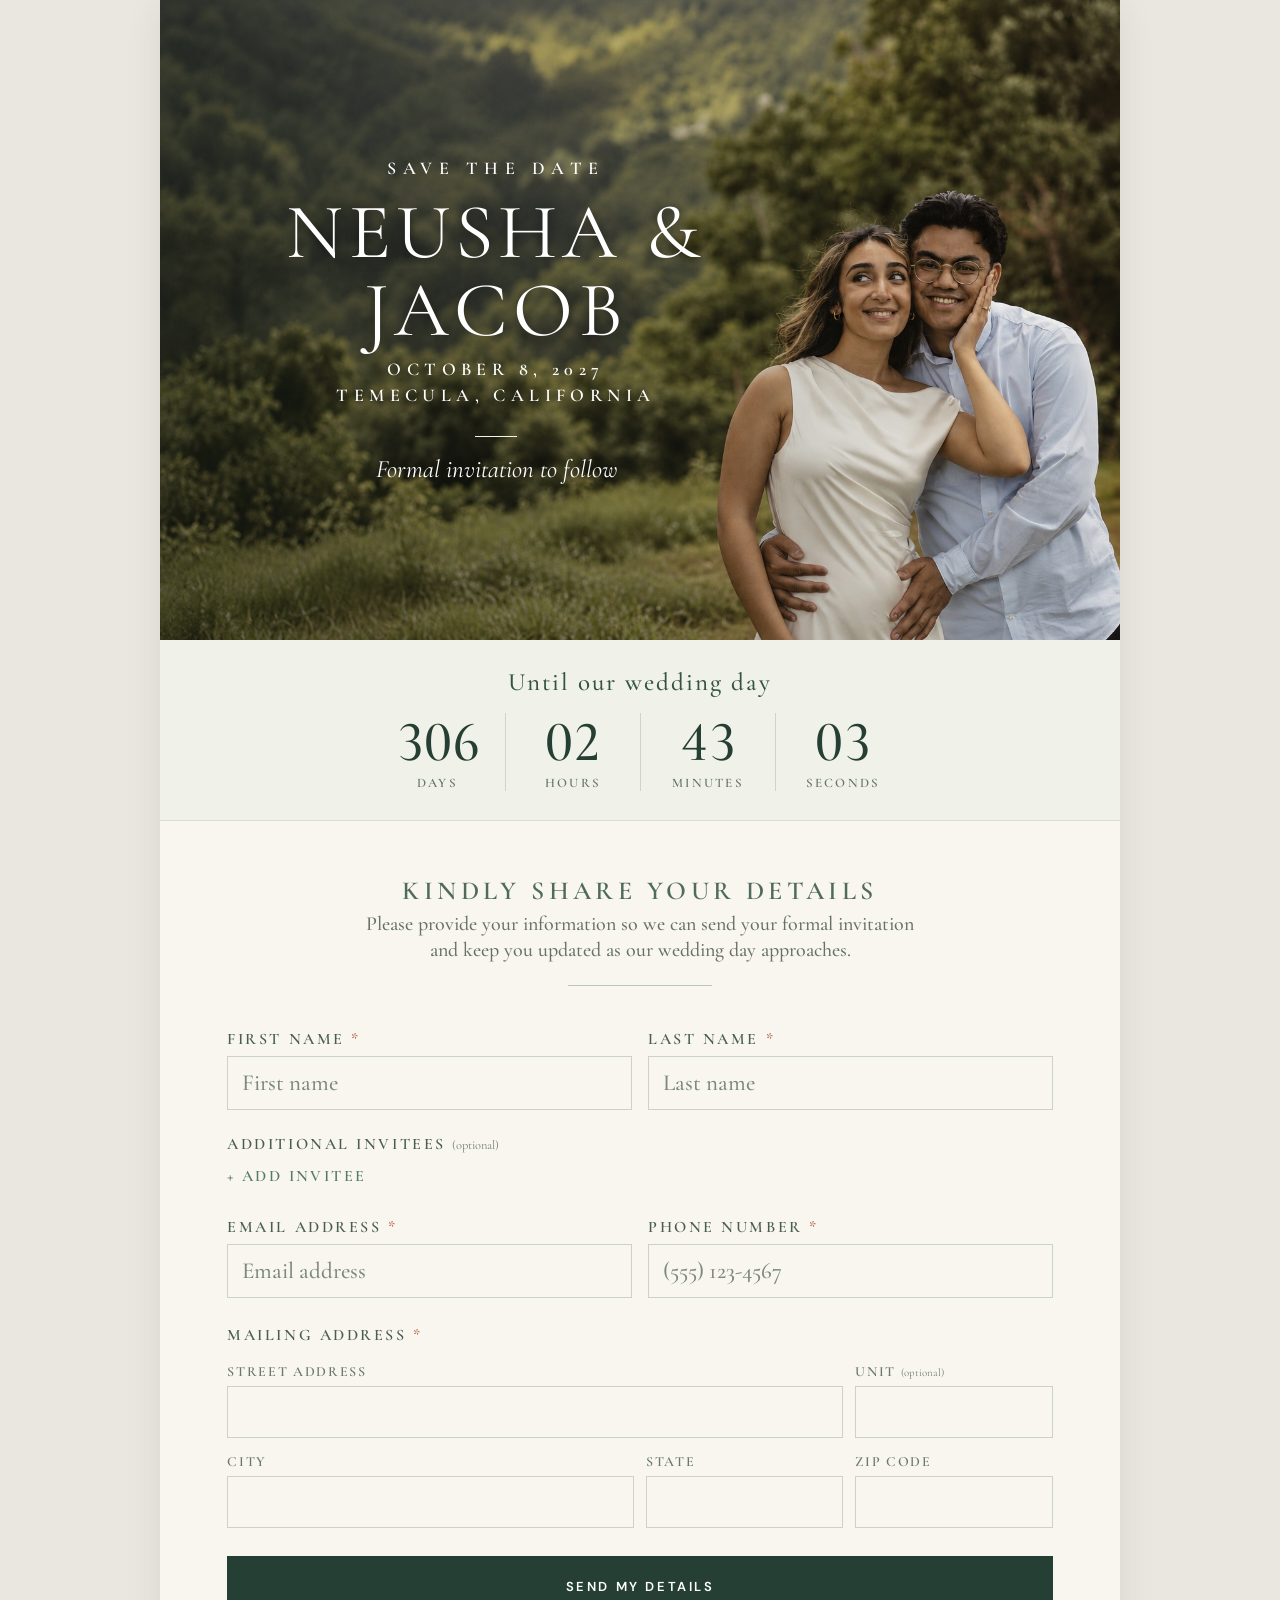
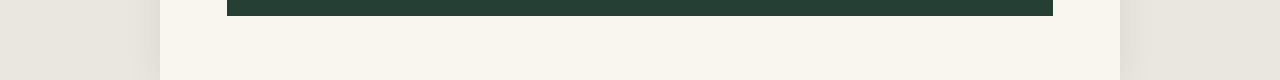
==== savethedate/index.html @ 79ac45fa "Add guest code landing page and move save the date" ====
<!doctype html>
<html lang="en">

<head>
  <meta charset="utf-8">
  <meta name="viewport" content="width=device-width, initial-scale=1">
  <meta name="theme-color" content="#f8f6ef">
  <title>Neusha &amp; Jacob | Save the Date</title>
  <meta name="description" content="Save the date for Neusha and Jacob's wedding on October 8, 2027 in Temecula, California. Share your details for a formal invitation.">
  <meta property="og:title" content="Neusha &amp; Jacob | Save the Date">
  <meta property="og:description" content="October 8, 2027 · Temecula, California">
  <meta property="og:image" content="https://neushaandjacob.com/assets/save-the-date-hero-color.jpg">
  <link rel="canonical" href="https://neushaandjacob.com/savethedate/">
  <link rel="stylesheet" href="../styles.css">
  <script src="../script.js" defer></script>
</head>

<body>
  <div class="site-shell">
    <header class="hero">
      <img class="hero-image" src="../assets/save-the-date-hero-color.jpg" alt="Neusha and Jacob embracing outdoors"
        fetchpriority="high">
      <div class="hero-content">
        <p class="hero-eyebrow">Save the date</p>
        <h1>Neusha &amp; Jacob</h1>
        <p class="hero-date">October 8, 2027</p>
        <p class="hero-location">Temecula, California</p>
        <span class="hero-rule" aria-hidden="true"></span>
        <p class="hero-note">Formal invitation to follow</p>
      </div>
    </header>

    <section class="countdown" aria-labelledby="countdown-title">
      <h2 id="countdown-title">Until our wedding day</h2>
      <div class="countdown-clock" role="timer" aria-label="Time until October 8, 2027 in Temecula">
        <div class="countdown-part"><span id="countdown-days" class="countdown-value">—</span><span
            class="countdown-label">Days</span></div>
        <div class="countdown-part"><span id="countdown-hours" class="countdown-value">—</span><span
            class="countdown-label">Hours</span></div>
        <div class="countdown-part"><span id="countdown-minutes" class="countdown-value">—</span><span
            class="countdown-label">Minutes</span></div>
        <div class="countdown-part"><span id="countdown-seconds" class="countdown-value">—</span><span
            class="countdown-label">Seconds</span></div>
      </div>
      <p id="countdown-finished" class="countdown-finished" hidden>Today is the day!</p>
    </section>

    <main class="reply-card">
      <div class="form-intro">
        <h2>Kindly share your details</h2>
        <p>Please provide your information so we can send your formal invitation and keep you updated as our wedding day
          approaches.</p>
        <span class="intro-rule" aria-hidden="true"></span>
      </div>

      <form id="reply-form"
        action="https://script.google.com/macros/s/AKfycbzn9w71gZw46baMnlNlrCuy83piSMSBPaMJ6AhQome-Yt2a763Q0mrGPFCvcsf-FSKVHQ/exec"
        method="post" accept-charset="UTF-8">
        <div class="name-fields">
          <div class="form-field name-field">
            <label for="first-name">First name <span class="required" aria-hidden="true">*</span></label>
            <input id="first-name" name="firstName" type="text" autocomplete="given-name" placeholder="First name"
              required>
          </div>
          <div class="form-field name-field">
            <label for="last-name">Last name <span class="required" aria-hidden="true">*</span></label>
            <input id="last-name" name="lastName" type="text" autocomplete="family-name" placeholder="Last name"
              required>
          </div>
        </div>

        <div class="form-field invitees-field">
          <p class="invitees-label">Additional invitees <span class="optional">(optional)</span></p>
          <div id="invitees-list"></div>
          <button type="button" class="add-invitee-button" id="add-invitee">+ Add invitee</button>
        </div>

        <template id="invitee-template">
          <div class="invitee-entry" role="group">
            <div class="invitee-name-fields">
              <div class="form-field name-field">
                <label>First name <span class="required" aria-hidden="true">*</span></label>
                <input class="invitee-first-name" name="inviteeFirstName" type="text" autocomplete="off" required>
              </div>
              <div class="form-field name-field">
                <label>Last name <span class="required" aria-hidden="true">*</span></label>
                <input class="invitee-last-name" name="inviteeLastName" type="text" autocomplete="off" required>
              </div>
            </div>
            <button type="button" class="remove-invitee-button" aria-label="Remove additional invitee"></button>
          </div>
        </template>

        <div class="contact-fields">
          <div class="form-field email-field">
            <label for="guest-email">Email address <span class="required" aria-hidden="true">*</span></label>
            <input id="guest-email" name="email" type="email" autocomplete="email" placeholder="Email address"
              required>
          </div>

          <div class="form-field phone-field">
            <label for="guest-phone">Phone number <span class="required" aria-hidden="true">*</span></label>
            <input id="guest-phone" name="phone" type="tel" autocomplete="tel" inputmode="tel"
              placeholder="(555) 123-4567" maxlength="30" required>
          </div>
        </div>

      <fieldset class="form-field address-field">
          <legend>Mailing address <span class="required" aria-hidden="true">*</span></legend>
          <div class="address-inputs">
            <div class="address-input street-input">
              <label for="street-address">Street address</label>
              <input id="street-address" name="street" type="text" autocomplete="address-line1" required>
            </div>
            <div class="address-input unit-input">
              <label for="unit-number">Unit <span class="optional">(optional)</span></label>
              <input id="unit-number" name="unit" type="text" autocomplete="address-line2">
            </div>
            <div class="address-input city-input">
              <label for="city">City</label>
              <input id="city" name="city" type="text" autocomplete="address-level2" required>
            </div>
            <div class="address-input state-input">
              <label for="state">State</label>
              <input id="state" name="state" type="text" autocomplete="address-level1" required>
            </div>
            <div class="address-input zip-input">
              <label for="zip-code">ZIP code</label>
              <input id="zip-code" name="zip" type="text" inputmode="numeric" autocomplete="postal-code" required>
            </div>
          </div>
        </fieldset>

        <input id="submission-id" name="submissionId" type="hidden">
        <div class="form-trap" aria-hidden="true">
          <label for="website">Leave this field empty</label>
          <input id="website" name="website" type="text" tabindex="-1" autocomplete="off">
        </div>

        <button class="submit-button" type="submit">Send my details</button>
        <p id="form-status" class="form-status" role="alert" hidden></p>
      </form>
    </main>
  </div>
</body>

</html>
---- styles.css ----
@import url('https://fonts.googleapis.com/css2?family=Cormorant+Garamond:ital,wght@0,400;0,500;0,600;1,400;1,500&family=DM+Sans:wght@600&display=swap');

:root {
  font-family: 'Cormorant Garamond', Georgia, serif;
  color: #273a33;
  background: #e9e7df;
  font-synthesis: none;
}

* {
  box-sizing: border-box;
}

body {
  min-width: 320px;
  margin: 0;
}

button,
input {
  font: inherit;
}

.site-shell {
  width: min(100%, 960px);
  margin: 0 auto;
  background: #f8f6ef;
  box-shadow: 0 6px 35px #2e302016;
}

.hero {
  position: relative;
  display: flex;
  align-items: center;
  height: clamp(400px, 75vw, 640px);
  overflow: hidden;
  color: #fff;
  background: #262823;
}

.hero-image {
  position: absolute;
  inset: 0;
  width: 100%;
  height: 100%;
  object-fit: cover;
  object-position: center;
}

.hero::after {
  content: '';
  position: absolute;
  inset: 0;
  background: linear-gradient(90deg, #11191270 0%, #151b1633 55%, transparent 85%);
}

.hero-content {
  position: relative;
  z-index: 1;
  width: 60%;
  margin-left: 5%;
  padding: 25px 0;
  text-align: center;
  text-shadow: 0 1px 12px #0008;
}

.hero-eyebrow,
.hero-date,
.hero-location {
  margin: 0;
  font-size: clamp(13px, 1.8vw, 18px);
  font-weight: 600;
  line-height: 1.4;
  letter-spacing: .3em;
  text-transform: uppercase;
}

.hero-eyebrow {
  margin-bottom: 12px;
  letter-spacing: .36em;
}

.hero h1 {
  margin: 0 0 8px;
  font-size: clamp(43px, 6.5vw, 78px);
  font-weight: 400;
  line-height: 1;
  letter-spacing: .07em;
  text-transform: uppercase;
}

.hero-rule {
  display: block;
  width: 42px;
  height: 1px;
  margin: 28px auto 17px;
  background: #f7f4e8;
}

.hero-note {
  margin: 0;
  font-size: clamp(17px, 2.3vw, 25px);
  font-style: italic;
}

.countdown {
  padding: 27px 24px 29px;
  border-bottom: 1px solid #d9ddcf;
  background: #f0f1e8;
  text-align: center;
}

.countdown-eyebrow {
  margin: 0 0 3px;
  color: #8b574d;
  font-size: 13px;
  font-weight: 600;
  letter-spacing: .24em;
  text-transform: uppercase;
}

.countdown h2 {
  margin: 0 0 16px;
  color: #345345;
  font-size: 25px;
  font-weight: 500;
  letter-spacing: .08em;
}

.countdown-clock {
  display: grid;
  grid-template-columns: repeat(4, minmax(0, 1fr));
  max-width: 540px;
  margin: 0 auto;
}

.countdown-part {
  display: flex;
  flex-direction: column;
  align-items: center;
  min-width: 0;
}

.countdown-part+.countdown-part {
  border-left: 1px solid #cbd6c5;
}

.countdown-value {
  color: #263f34;
  font-size: clamp(38px, 5vw, 57px);
  font-weight: 500;
  line-height: 1;
  font-variant-numeric: lining-nums tabular-nums;
}

.countdown-label {
  margin-top: 5px;
  color: #667568;
  font-size: 13px;
  font-weight: 600;
  letter-spacing: .17em;
  text-transform: uppercase;
}

.countdown-finished {
  margin: 14px 0 0;
  color: #345345;
  font-size: 22px;
  font-style: italic;
}

.reply-card {
  padding: 54px clamp(30px, 7%, 74px) 64px;
}

.form-intro {
  max-width: 650px;
  margin: 0 auto 43px;
  text-align: center;
}

.form-intro h2 {
  margin: 0 0 5px;
  color: #506b5d;
  font-size: clamp(19px, 2.5vw, 26px);
  font-weight: 600;
  letter-spacing: .17em;
  text-transform: uppercase;
}

.form-intro p {
  max-width: 560px;
  margin: 0 auto;
  color: #667266;
  font-size: clamp(16px, 2vw, 20px);
  font-weight: 500;
  line-height: 1.3;
}

.intro-rule {
  display: block;
  width: 144px;
  height: 1px;
  margin: 22px auto 0;
  background: #bcc8bc;
}

.form-field {
  margin: 0;
  padding: 0;
  border: 0;
}

.form-field>label,
.form-field>legend,
.invitees-label {
  display: block;
  width: 100%;
  margin: 0 0 7px;
  padding: 0;
  color: #495d50;
  font-size: clamp(13px, 1.55vw, 16px);
  font-weight: 600;
  line-height: 1.25;
  letter-spacing: .16em;
  text-transform: uppercase;
}

.required {
  color: #b66c53;
}

.form-field input[type='text'],
.form-field input[type='email'],
.form-field input[type='tel'] {
  display: block;
  width: 100%;
  height: 54px;
  padding: 8px 14px;
  border: 1px solid #cbd3c8;
  border-radius: 0;
  outline: 0;
  background: transparent;
  color: #273a33;
  font-size: 23px;
  font-weight: 500;
  line-height: 1.2;
}

.form-field input::placeholder {
  color: #7b897c;
  opacity: 1;
}

.form-field input:focus-visible {
  border-color: #476653;
  box-shadow: 0 0 0 3px #dce8d6;
}

.name-fields {
  display: grid;
  grid-template-columns: repeat(2, minmax(0, 1fr));
  gap: 16px;
  margin-bottom: 24px;
}

.name-field {
  min-width: 0;
}

.invitees-field {
  margin-bottom: 25px;
}

.invitees-label {
  margin-bottom: 6px;
}

.optional {
  color: #748275;
  font-size: .78em;
  font-weight: 400;
  letter-spacing: 0;
  text-transform: none;
}

#invitees-list:not(:empty) {
  margin-bottom: 5px;
  border-top: 1px solid #d5dcd1;
}

.invitee-entry {
  display: grid;
  grid-template-columns: minmax(0, 1fr) 36px;
  align-items: end;
  gap: 8px;
  padding: 12px 0;
}

.invitee-entry+.invitee-entry {
  border-top: 1px solid #d5dcd1;
}

.invitee-name-fields {
  display: grid;
  grid-template-columns: repeat(2, minmax(0, 1fr));
  gap: 12px;
}

.invitee-entry .form-field>label {
  margin-bottom: 5px;
  font-size: 13px;
}

.invitee-entry .form-field input[type='text'] {
  height: 48px;
  padding: 7px 10px;
  font-size: 20px;
}

.add-invitee-button,
.remove-invitee-button {
  border: 0;
  background: transparent;
  color: #557b64;
  cursor: pointer;
}

.add-invitee-button {
  padding: 6px 0;
  font-size: 16px;
  font-weight: 600;
  letter-spacing: .15em;
  text-transform: uppercase;
  transition: color .2s ease;
}

.remove-invitee-button {
  position: relative;
  width: 36px;
  min-height: 48px;
  padding: 0;
}

.remove-invitee-button::before,
.remove-invitee-button::after {
  content: '';
  position: absolute;
  top: 50%;
  left: 50%;
  width: 16px;
  height: 1px;
  background: currentColor;
}

.remove-invitee-button::before {
  transform: translate(-50%, -50%) rotate(45deg);
}

.remove-invitee-button::after {
  transform: translate(-50%, -50%) rotate(-45deg);
}

.add-invitee-button:hover,
.remove-invitee-button:hover {
  color: #263f34;
}

.add-invitee-button:focus-visible,
.remove-invitee-button:focus-visible {
  outline: 2px solid #557b64;
  outline-offset: 3px;
}

.contact-fields {
  display: grid;
  grid-template-columns: repeat(2, minmax(0, 1fr));
  gap: 16px;
  margin-bottom: 27px;
}

.address-field {
  margin-bottom: 28px;
}

.address-field>legend {
  margin-bottom: 18px;
}

.address-inputs {
  display: grid;
  grid-template-columns: repeat(4, minmax(0, 1fr));
  gap: 15px 12px;
}

.address-input {
  min-width: 0;
}

.street-input {
  grid-column: span 3;
}

.unit-input {
  grid-column: span 1;
}

.city-input {
  grid-column: span 2;
}

.state-input,
.zip-input {
  grid-column: span 1;
}

.address-input label {
  display: block;
  margin-bottom: 6px;
  color: #68796c;
  font-size: 14px;
  font-weight: 600;
  letter-spacing: .12em;
  text-transform: uppercase;
}

.form-field .address-input input {
  height: 52px;
  font-size: 21px;
}

.submit-button {
  border: 0;
  background: #263f34;
  color: #fff;
  cursor: pointer;
  font-family: 'DM Sans', Arial, sans-serif;
  font-size: 13px;
  font-weight: 600;
  letter-spacing: .2em;
  text-transform: uppercase;
}

.submit-button {
  display: flex;
  align-items: center;
  justify-content: center;
  width: 100%;
  min-height: 60px;
  padding: 15px 23px;
  text-align: center;
}

.submit-button:hover {
  background: #365c49;
}

.submit-button:focus-visible {
  outline: 3px solid #8ba98a;
  outline-offset: 3px;
}

.form-trap {
  position: absolute;
  left: -9999px;
  width: 1px;
  height: 1px;
  overflow: hidden;
}

.form-status {
  margin: 12px 0 0;
  color: #9c4d36;
  font-size: 18px;
}

@media (max-width: 600px) {
  .hero-image {
    object-position: right center;
  }

  .hero-content {
    width: 62%;
    margin-left: 3%;
  }

  .hero h1 {
    font-size: clamp(35px, 7.4vw, 45px);
  }

  .reply-card {
    padding: 44px 7% 52px;
  }
}

@media (max-width: 430px) {
  .countdown {
    padding: 23px 10px 25px;
  }

  .countdown h2 {
    font-size: 22px;
  }

  .countdown-value {
    font-size: 35px;
  }

  .countdown-label {
    font-size: 10px;
    letter-spacing: .1em;
  }

  .hero {
    align-items: flex-end;
    height: clamp(420px, 110vw, 490px);
  }

  .hero-image {
    object-position: right center;
  }

  .hero::after {
    background: linear-gradient(90deg, #111912c2 0%, #1119128c 48%, transparent 85%), linear-gradient(0deg, #11191280, transparent 60%);
  }

  .hero-content {
    width: 62%;
    margin: 0 0 26px 5%;
    padding: 0;
    text-align: left;
  }

  .hero h1 {
    margin-bottom: 9px;
    font-size: clamp(30px, 8vw, 36px);
    line-height: 1.05;
  }

  .hero-eyebrow,
  .hero-date,
  .hero-location {
    font-size: 10px;
    letter-spacing: .16em;
  }

  .hero-eyebrow {
    margin-bottom: 9px;
    letter-spacing: .2em;
  }

  .hero-rule {
    margin: 17px 0 10px;
  }

  .hero-note {
    font-size: 12px;
    line-height: 1.2;
  }

  .form-intro h2 {
    font-size: 19px;
  }

  .form-intro p {
    font-size: 17px;
  }

  .name-fields {
    grid-template-columns: repeat(2, minmax(0, 1fr));
    gap: 8px;
  }

  .contact-fields {
    gap: 8px;
  }

  .contact-fields .form-field > label {
    font-size: 12px;
    letter-spacing: .08em;
    white-space: nowrap;
  }

  .contact-fields .form-field input[type='email'],
  .contact-fields .form-field input[type='tel'] {
    padding-inline: 8px;
    font-size: 16px;
  }

  .invitee-name-fields {
    grid-template-columns: repeat(2, minmax(0, 1fr));
    gap: 8px;
  }

  .invitee-entry .form-field>label {
    font-size: 12px;
    letter-spacing: .12em;
    white-space: nowrap;
  }

  .street-input {
    grid-column: span 3;
  }

  .unit-input {
    grid-column: span 1;
  }

  .address-field>legend {
    margin-bottom: 10px;
  }

  .address-inputs {
    gap: 10px 12px;
    align-items: end;
  }

  .address-input label {
    margin-bottom: 4px;
    line-height: 1.1;
  }

  .unit-input label {
    font-size: 12px;
    letter-spacing: .08em;
  }

  .unit-input .optional {
    font-size: 10px;
  }

  .form-field .unit-input input {
    padding-inline: 8px;
    font-size: 18px;
  }

  .city-input {
    grid-column: 1 / -1;
  }

  .state-input,
  .zip-input {
    grid-column: span 2;
  }

  .submit-button {
    font-size: 11px;
  }
}
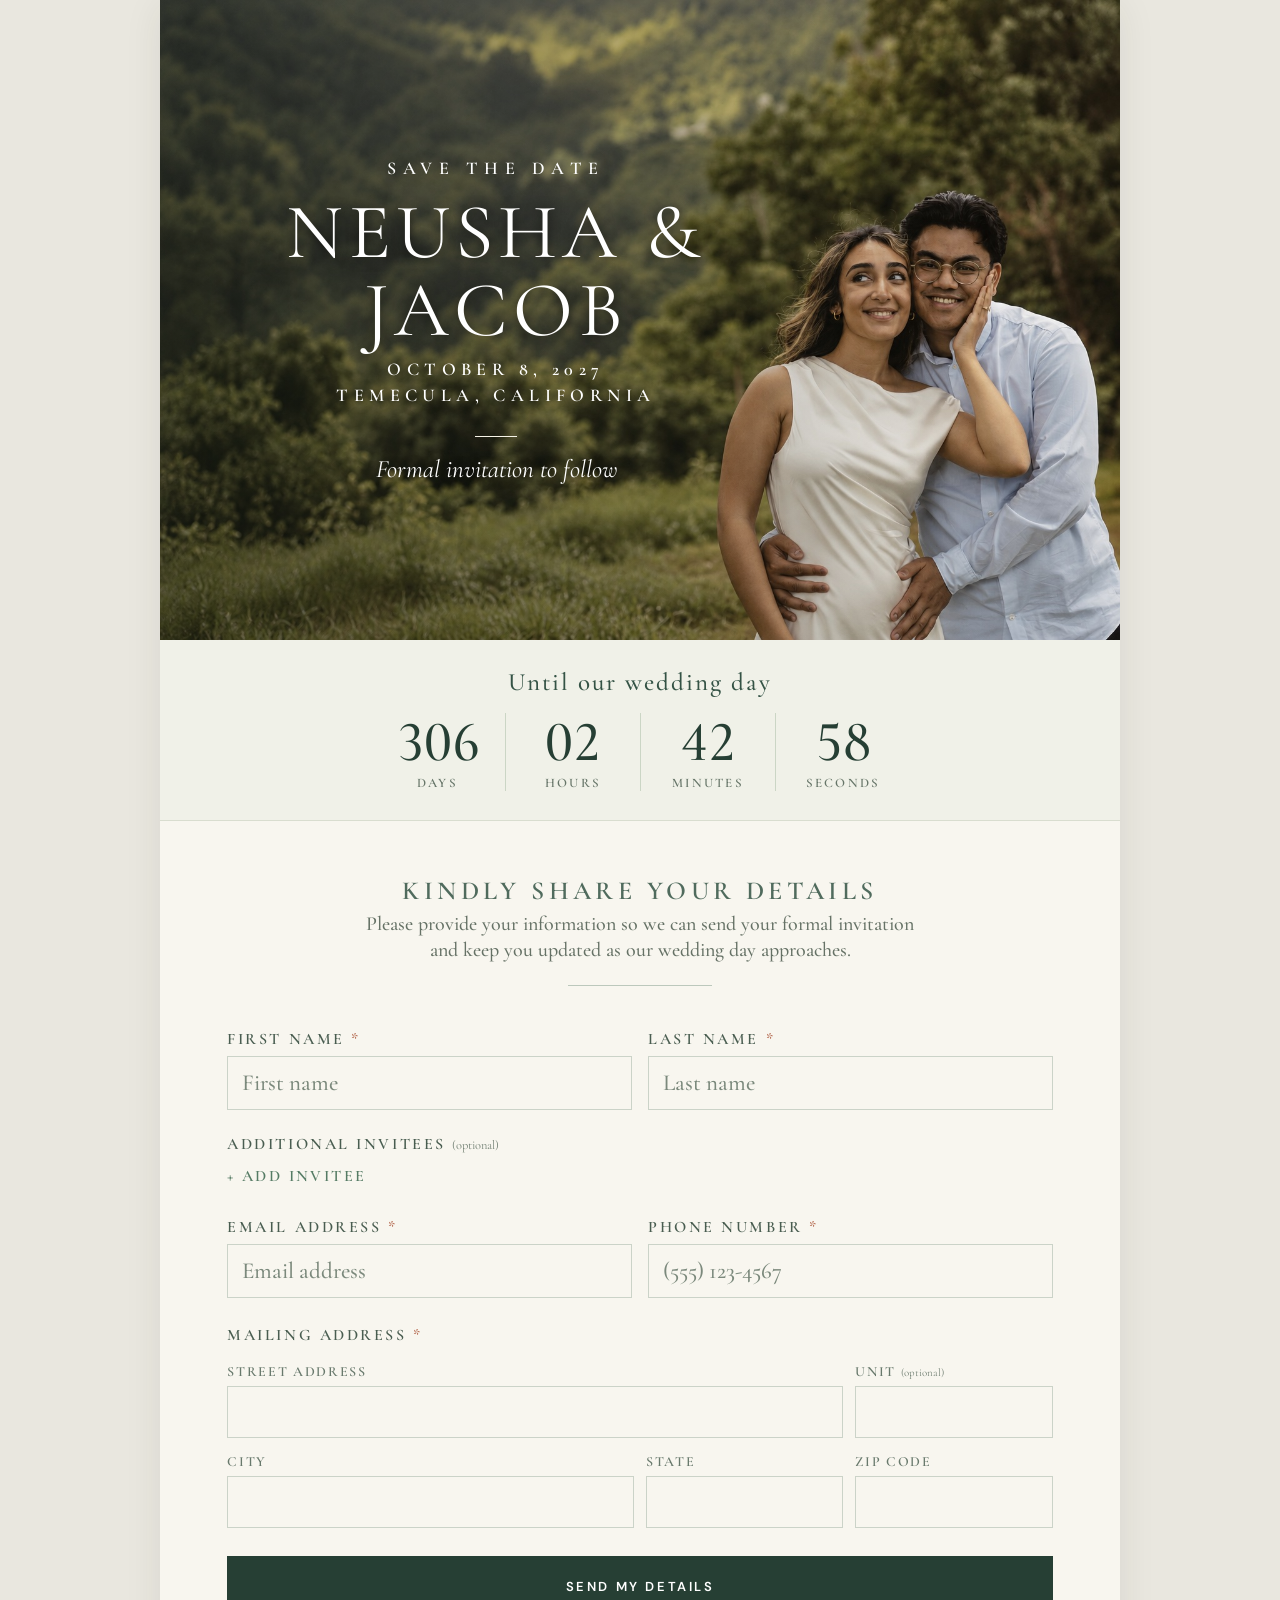
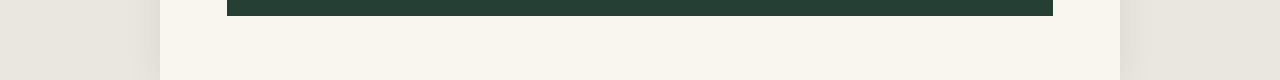
==== commit 56bfccaf: "Complete social link preview metadata" ====
--- a/savethedate/index.html
+++ b/savethedate/index.html
@@ -9,7 +9,15 @@
   <meta name="description" content="Save the date for Neusha and Jacob's wedding on October 8, 2027 in Temecula, California. Share your details for a formal invitation.">
   <meta property="og:title" content="Neusha &amp; Jacob | Save the Date">
   <meta property="og:description" content="October 8, 2027 · Temecula, California">
+  <meta property="og:type" content="website">
+  <meta property="og:url" content="https://neushaandjacob.com/savethedate/">
+  <meta property="og:site_name" content="Neusha &amp; Jacob">
   <meta property="og:image" content="https://neushaandjacob.com/assets/save-the-date-hero-color.jpg">
+  <meta property="og:image:type" content="image/jpeg">
+  <meta property="og:image:width" content="1536">
+  <meta property="og:image:height" content="1024">
+  <meta property="og:image:alt" content="Neusha and Jacob together outdoors">
+  <meta name="twitter:card" content="summary_large_image">
   <link rel="canonical" href="https://neushaandjacob.com/savethedate/">
   <link rel="stylesheet" href="../styles.css">
   <script src="../script.js" defer></script>
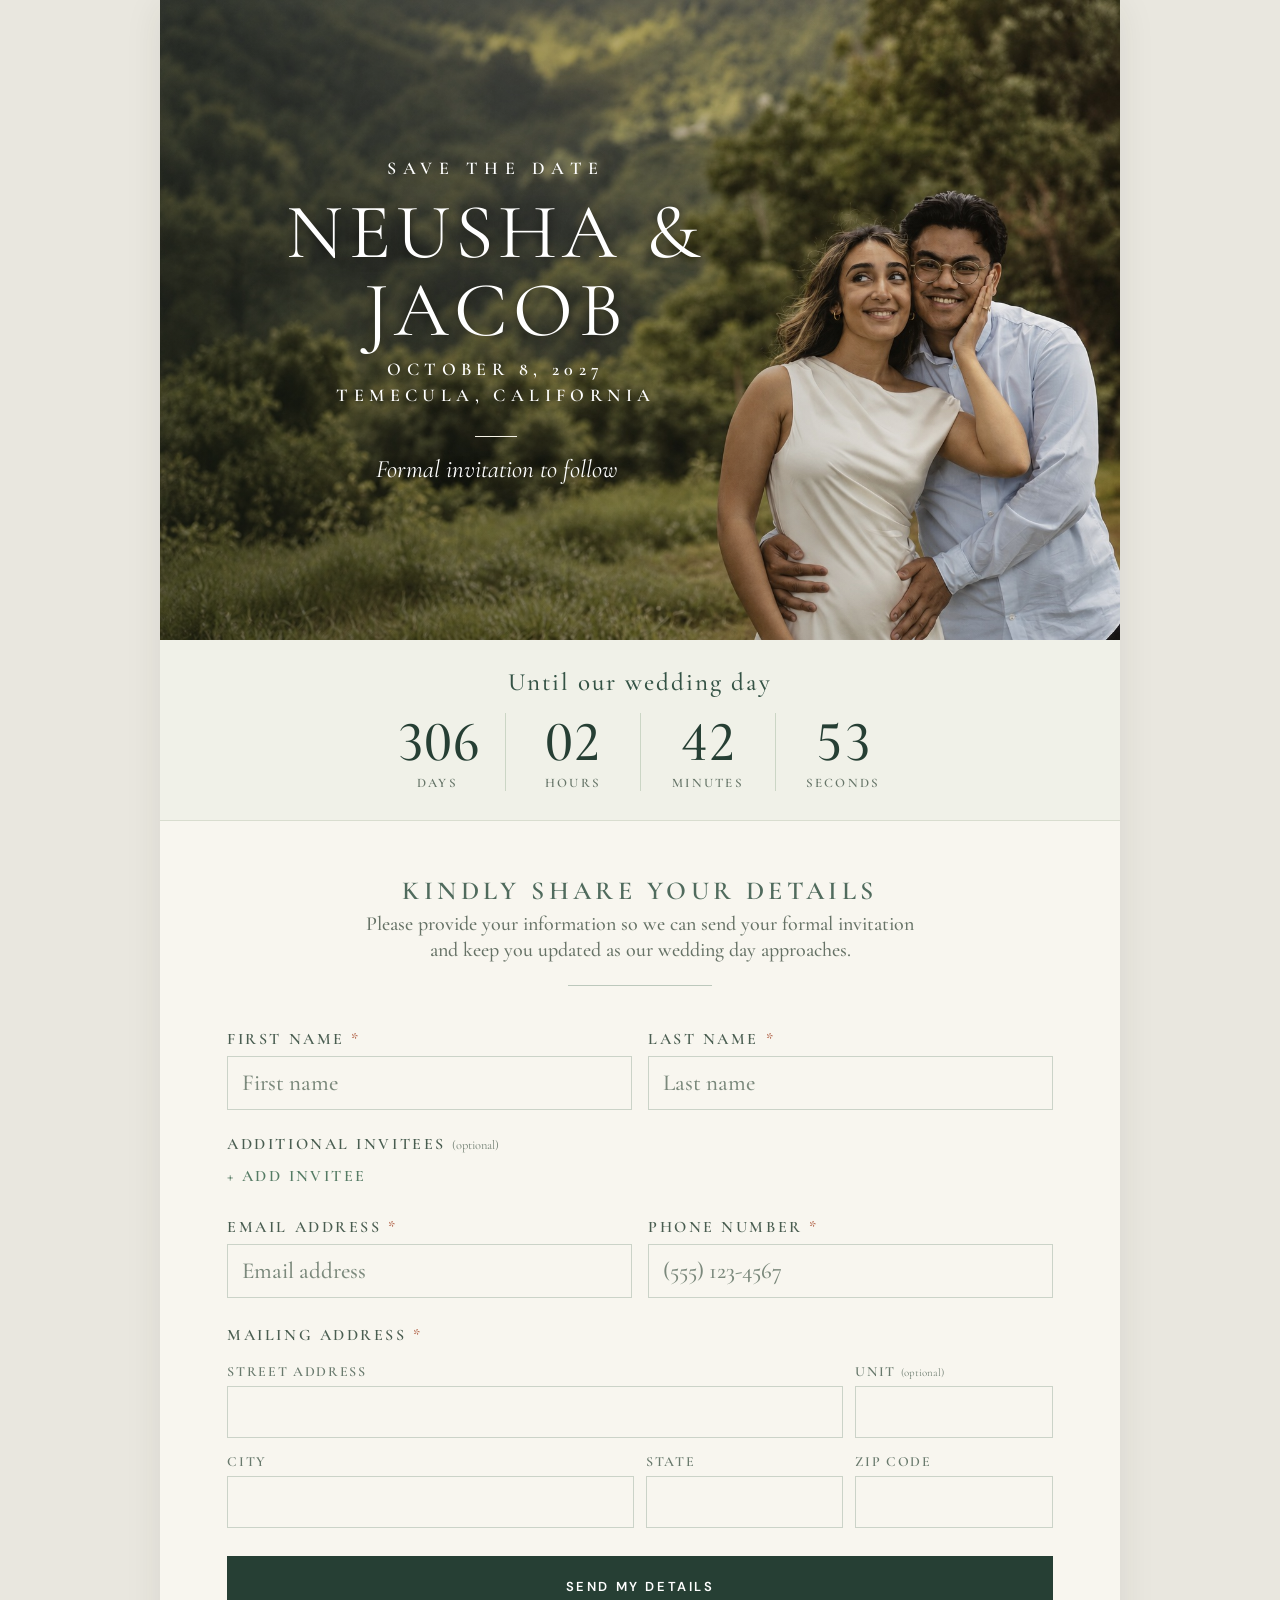
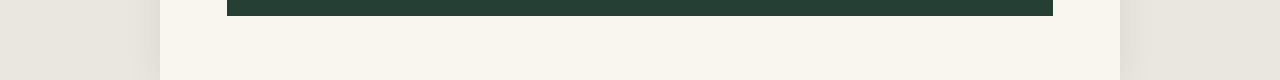
==== commit 5427c56e: "Add cartoon couple favicon to wedding pages" ====
--- a/savethedate/index.html
+++ b/savethedate/index.html
@@ -5,6 +5,10 @@
   <meta charset="utf-8">
   <meta name="viewport" content="width=device-width, initial-scale=1">
   <meta name="theme-color" content="#f8f6ef">
+  <link rel="icon" href="/favicon.ico?v=1" sizes="16x16 32x32 48x48">
+  <link rel="icon" type="image/png" href="/assets/favicon-32.png?v=1" sizes="32x32">
+  <link rel="icon" type="image/png" href="/assets/favicon-192.png?v=1" sizes="192x192">
+  <link rel="apple-touch-icon" href="/assets/apple-touch-icon.png?v=1" sizes="180x180">
   <title>Neusha &amp; Jacob | Save the Date</title>
   <meta name="description" content="Save the date for Neusha and Jacob's wedding on October 8, 2027 in Temecula, California. Share your details for a formal invitation.">
   <meta property="og:title" content="Neusha &amp; Jacob | Save the Date">
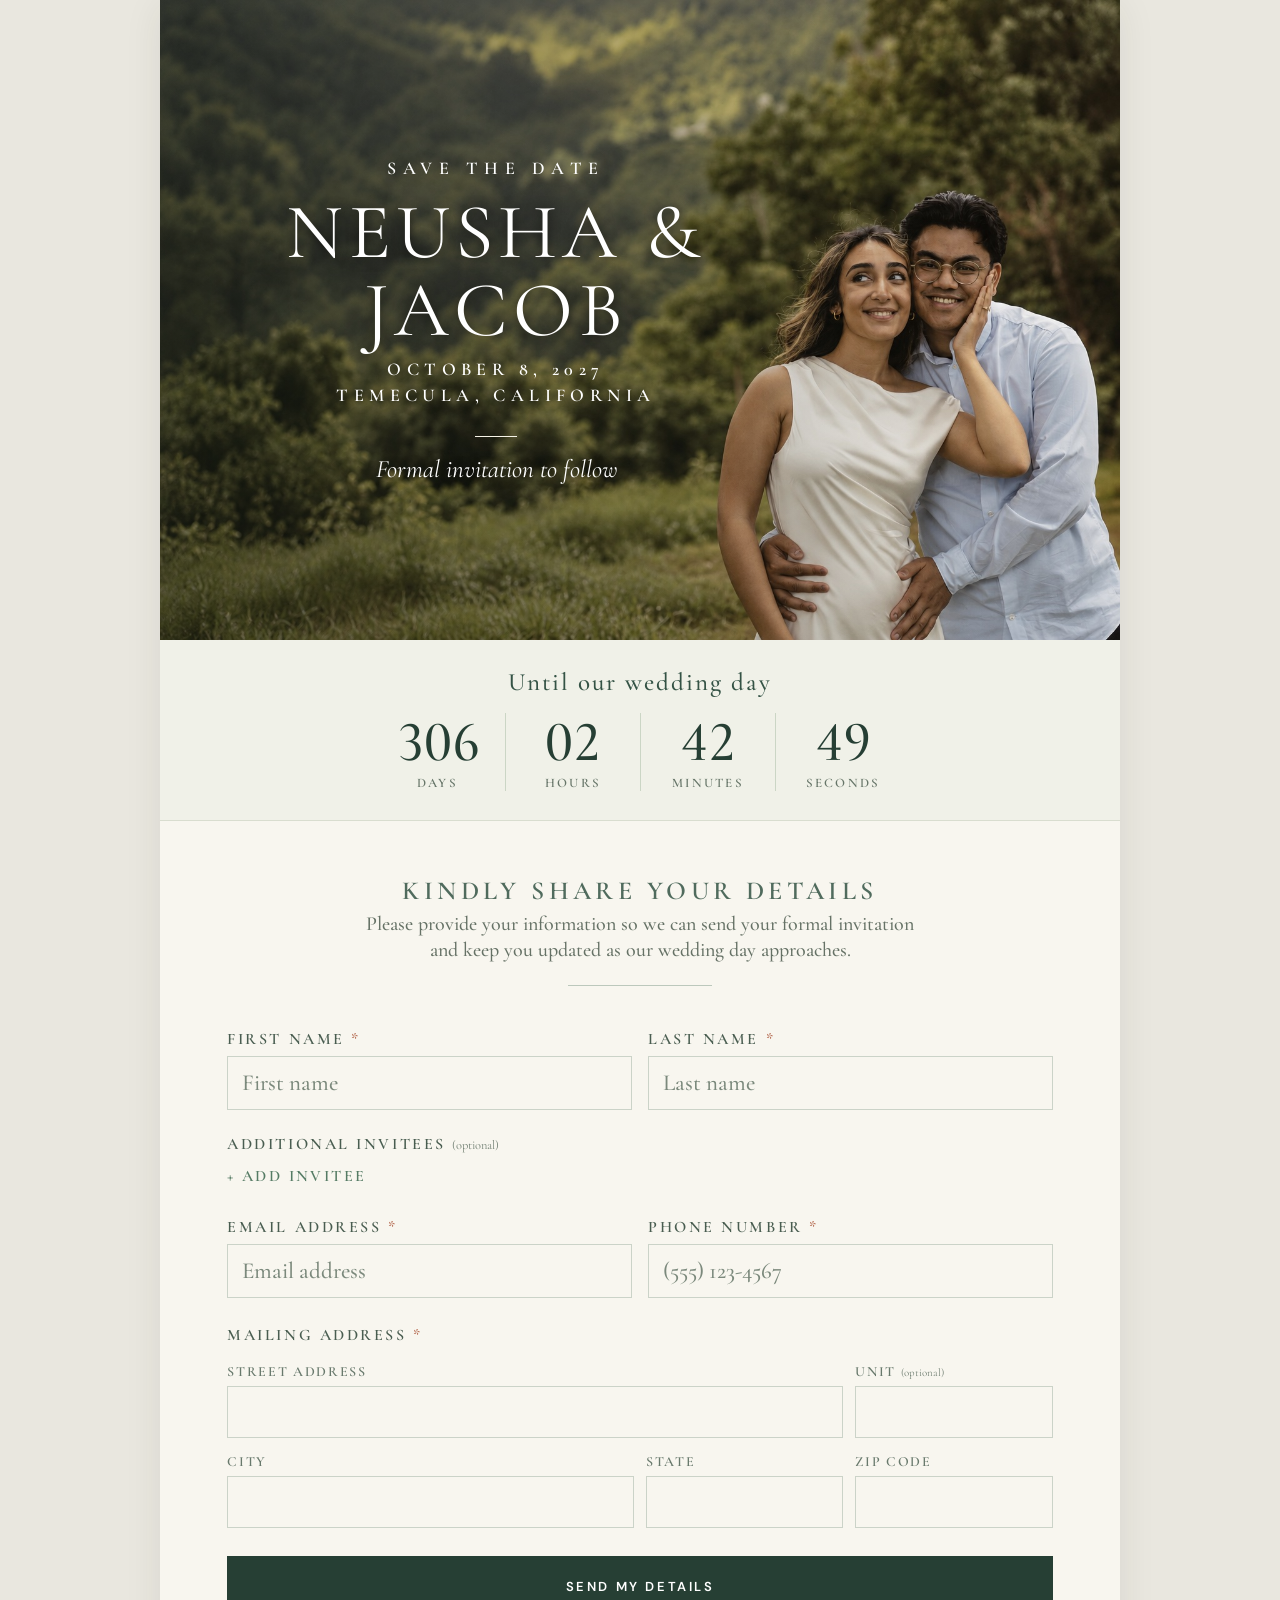
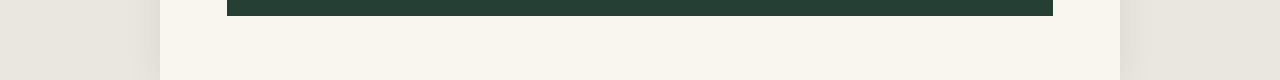
==== commit ea75697d: "Use simple bride and groom favicon without heart" ====
--- a/savethedate/index.html
+++ b/savethedate/index.html
@@ -5,10 +5,10 @@
   <meta charset="utf-8">
   <meta name="viewport" content="width=device-width, initial-scale=1">
   <meta name="theme-color" content="#f8f6ef">
-  <link rel="icon" href="/favicon.ico?v=1" sizes="16x16 32x32 48x48">
-  <link rel="icon" type="image/png" href="/assets/favicon-32.png?v=1" sizes="32x32">
-  <link rel="icon" type="image/png" href="/assets/favicon-192.png?v=1" sizes="192x192">
-  <link rel="apple-touch-icon" href="/assets/apple-touch-icon.png?v=1" sizes="180x180">
+  <link rel="icon" href="/favicon.ico?v=2" sizes="16x16 32x32 48x48">
+  <link rel="icon" type="image/png" href="/assets/favicon-32.png?v=2" sizes="32x32">
+  <link rel="icon" type="image/png" href="/assets/favicon-192.png?v=2" sizes="192x192">
+  <link rel="apple-touch-icon" href="/assets/apple-touch-icon.png?v=2" sizes="180x180">
   <title>Neusha &amp; Jacob | Save the Date</title>
   <meta name="description" content="Save the date for Neusha and Jacob's wedding on October 8, 2027 in Temecula, California. Share your details for a formal invitation.">
   <meta property="og:title" content="Neusha &amp; Jacob | Save the Date">
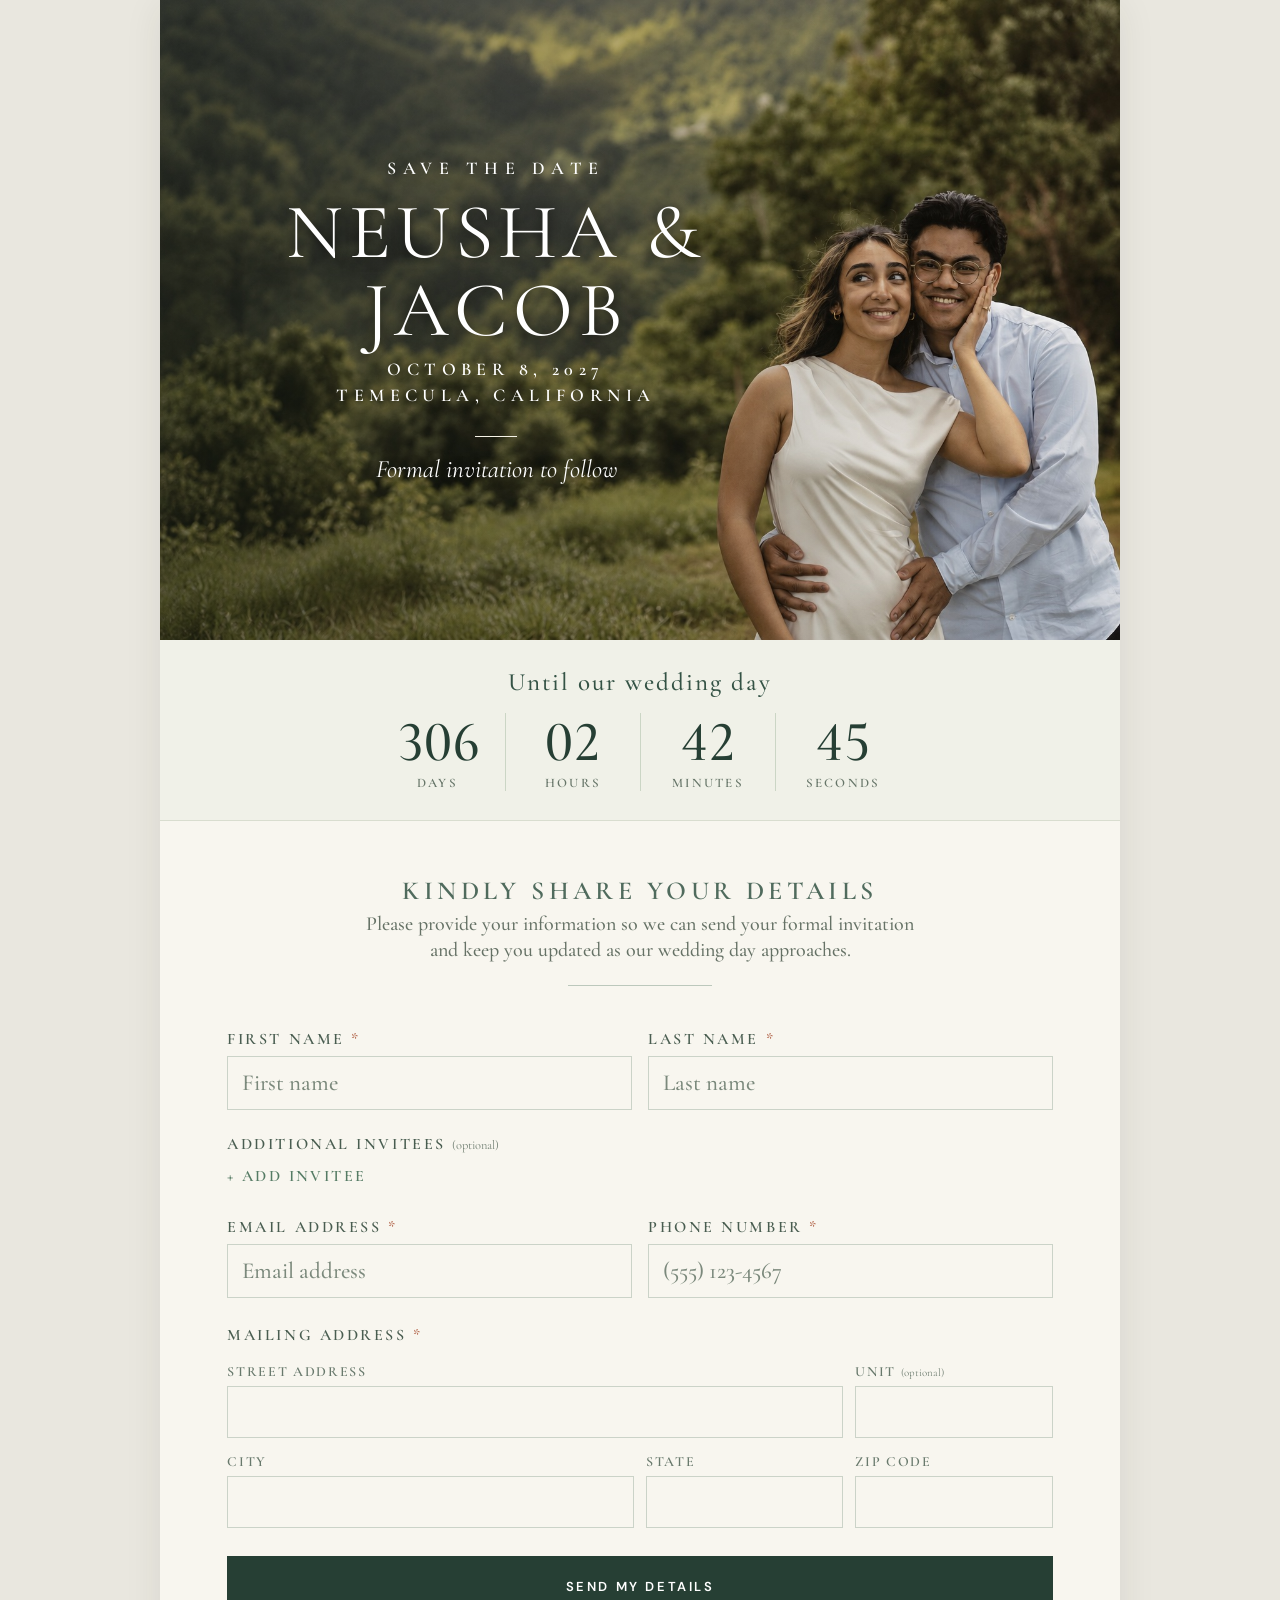
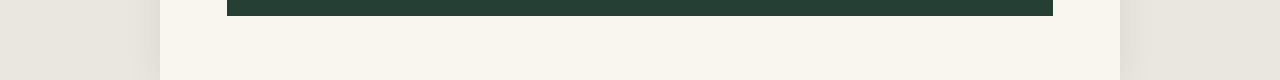
==== commit 27f2e4c2: "Make wedding favicon background transparent" ====
--- a/savethedate/index.html
+++ b/savethedate/index.html
@@ -5,10 +5,10 @@
   <meta charset="utf-8">
   <meta name="viewport" content="width=device-width, initial-scale=1">
   <meta name="theme-color" content="#f8f6ef">
-  <link rel="icon" href="/favicon.ico?v=2" sizes="16x16 32x32 48x48">
-  <link rel="icon" type="image/png" href="/assets/favicon-32.png?v=2" sizes="32x32">
-  <link rel="icon" type="image/png" href="/assets/favicon-192.png?v=2" sizes="192x192">
-  <link rel="apple-touch-icon" href="/assets/apple-touch-icon.png?v=2" sizes="180x180">
+  <link rel="icon" href="/favicon.ico?v=3" sizes="16x16 32x32 48x48">
+  <link rel="icon" type="image/png" href="/assets/favicon-32.png?v=3" sizes="32x32">
+  <link rel="icon" type="image/png" href="/assets/favicon-192.png?v=3" sizes="192x192">
+  <link rel="apple-touch-icon" href="/assets/apple-touch-icon.png?v=3" sizes="180x180">
   <title>Neusha &amp; Jacob | Save the Date</title>
   <meta name="description" content="Save the date for Neusha and Jacob's wedding on October 8, 2027 in Temecula, California. Share your details for a formal invitation.">
   <meta property="og:title" content="Neusha &amp; Jacob | Save the Date">
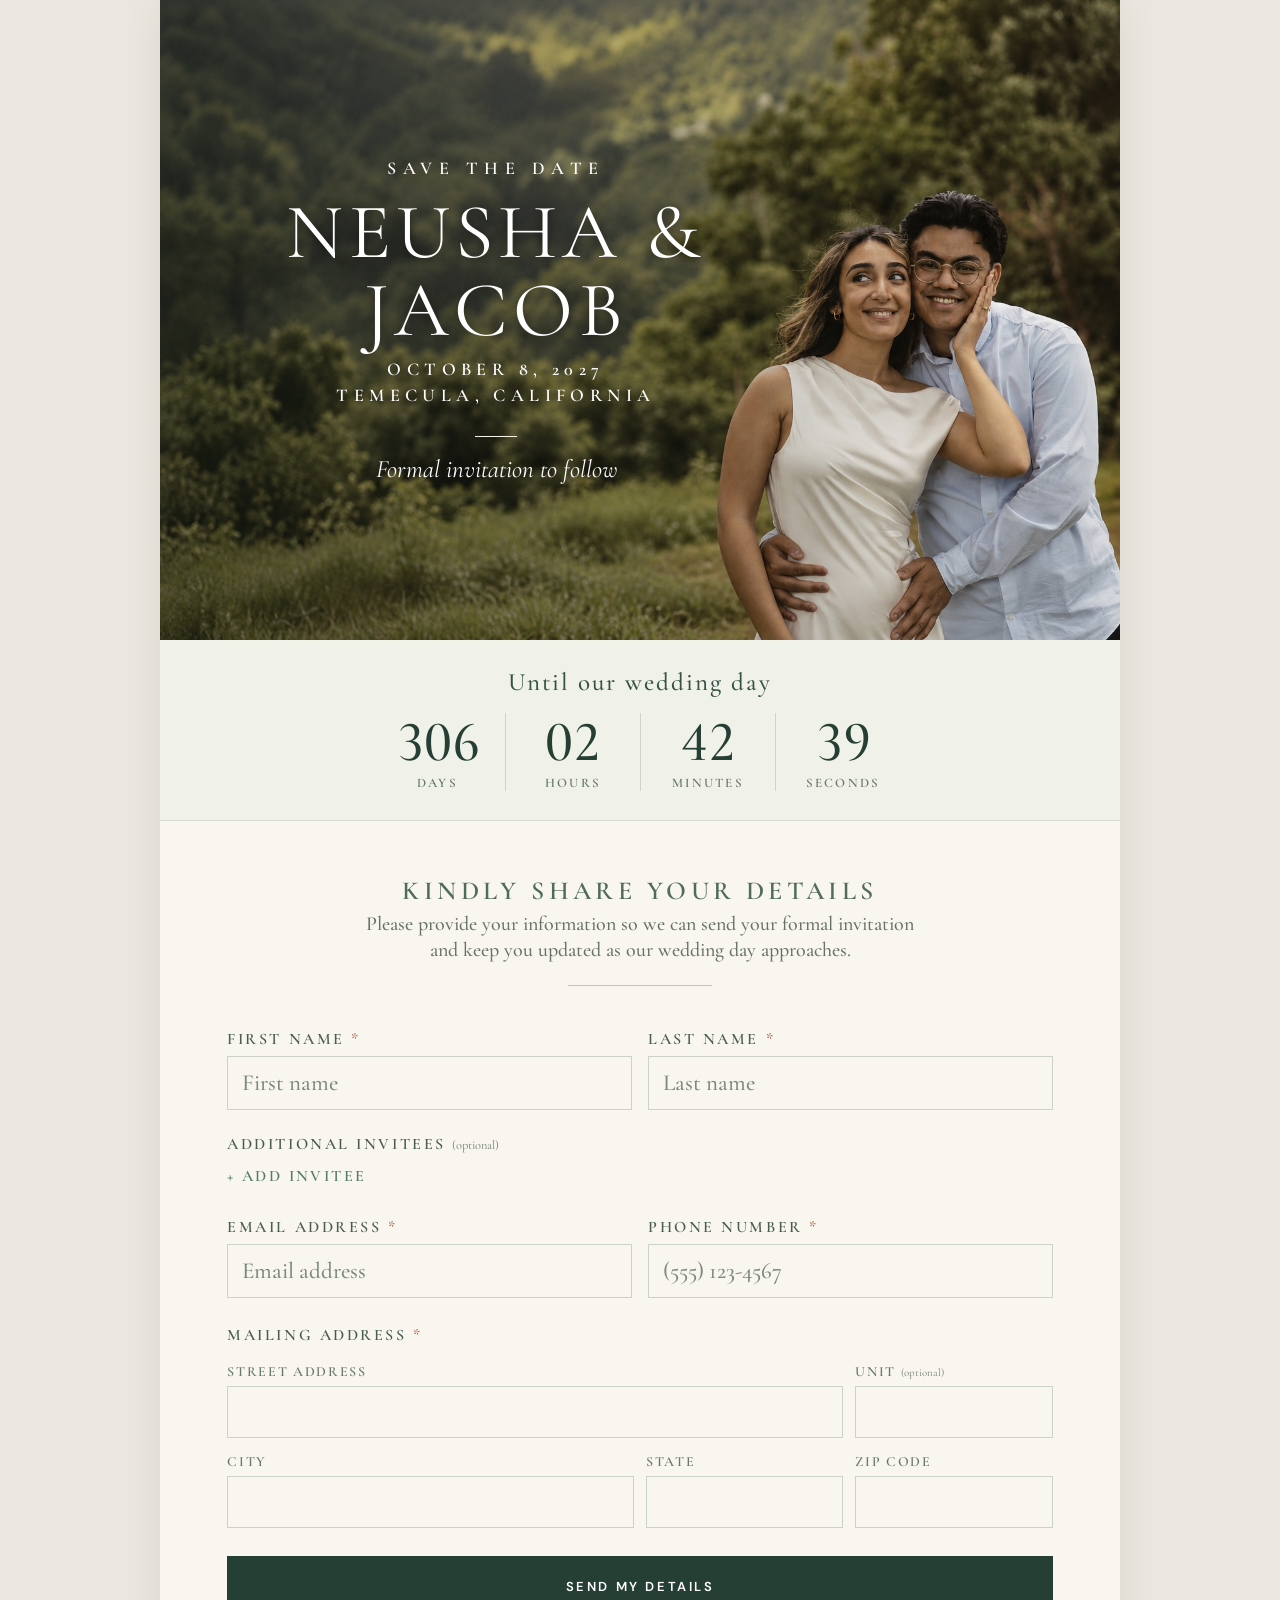
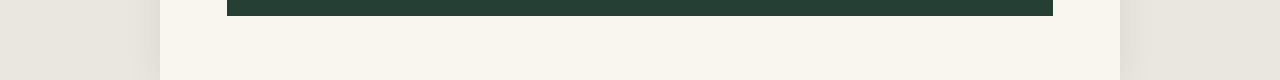
==== commit 1443de28: "Limit phone ZIP and state input lengths" ====
--- a/savethedate/index.html
+++ b/savethedate/index.html
@@ -24,7 +24,7 @@
   <meta name="twitter:card" content="summary_large_image">
   <link rel="canonical" href="https://neushaandjacob.com/savethedate/">
   <link rel="stylesheet" href="../styles.css">
-  <script src="../script.js" defer></script>
+  <script src="../script.js?v=2" defer></script>
 </head>
 
 <body>
@@ -113,7 +113,7 @@
           <div class="form-field phone-field">
             <label for="guest-phone">Phone number <span class="required" aria-hidden="true">*</span></label>
             <input id="guest-phone" name="phone" type="tel" autocomplete="tel" inputmode="tel"
-              placeholder="(555) 123-4567" maxlength="30" required>
+              placeholder="(555) 123-4567" maxlength="14" pattern="\([0-9]{3}\) [0-9]{3}-[0-9]{4}|[0-9]{10}" required>
           </div>
         </div>
 
@@ -134,11 +134,11 @@
             </div>
             <div class="address-input state-input">
               <label for="state">State</label>
-              <input id="state" name="state" type="text" autocomplete="address-level1" required>
+              <input id="state" name="state" type="text" autocomplete="address-level1" maxlength="2" pattern="[A-Za-z]{2}" autocapitalize="characters" required>
             </div>
             <div class="address-input zip-input">
               <label for="zip-code">ZIP code</label>
-              <input id="zip-code" name="zip" type="text" inputmode="numeric" autocomplete="postal-code" required>
+              <input id="zip-code" name="zip" type="text" inputmode="numeric" autocomplete="postal-code" maxlength="5" pattern="[0-9]{5}" required>
             </div>
           </div>
         </fieldset>
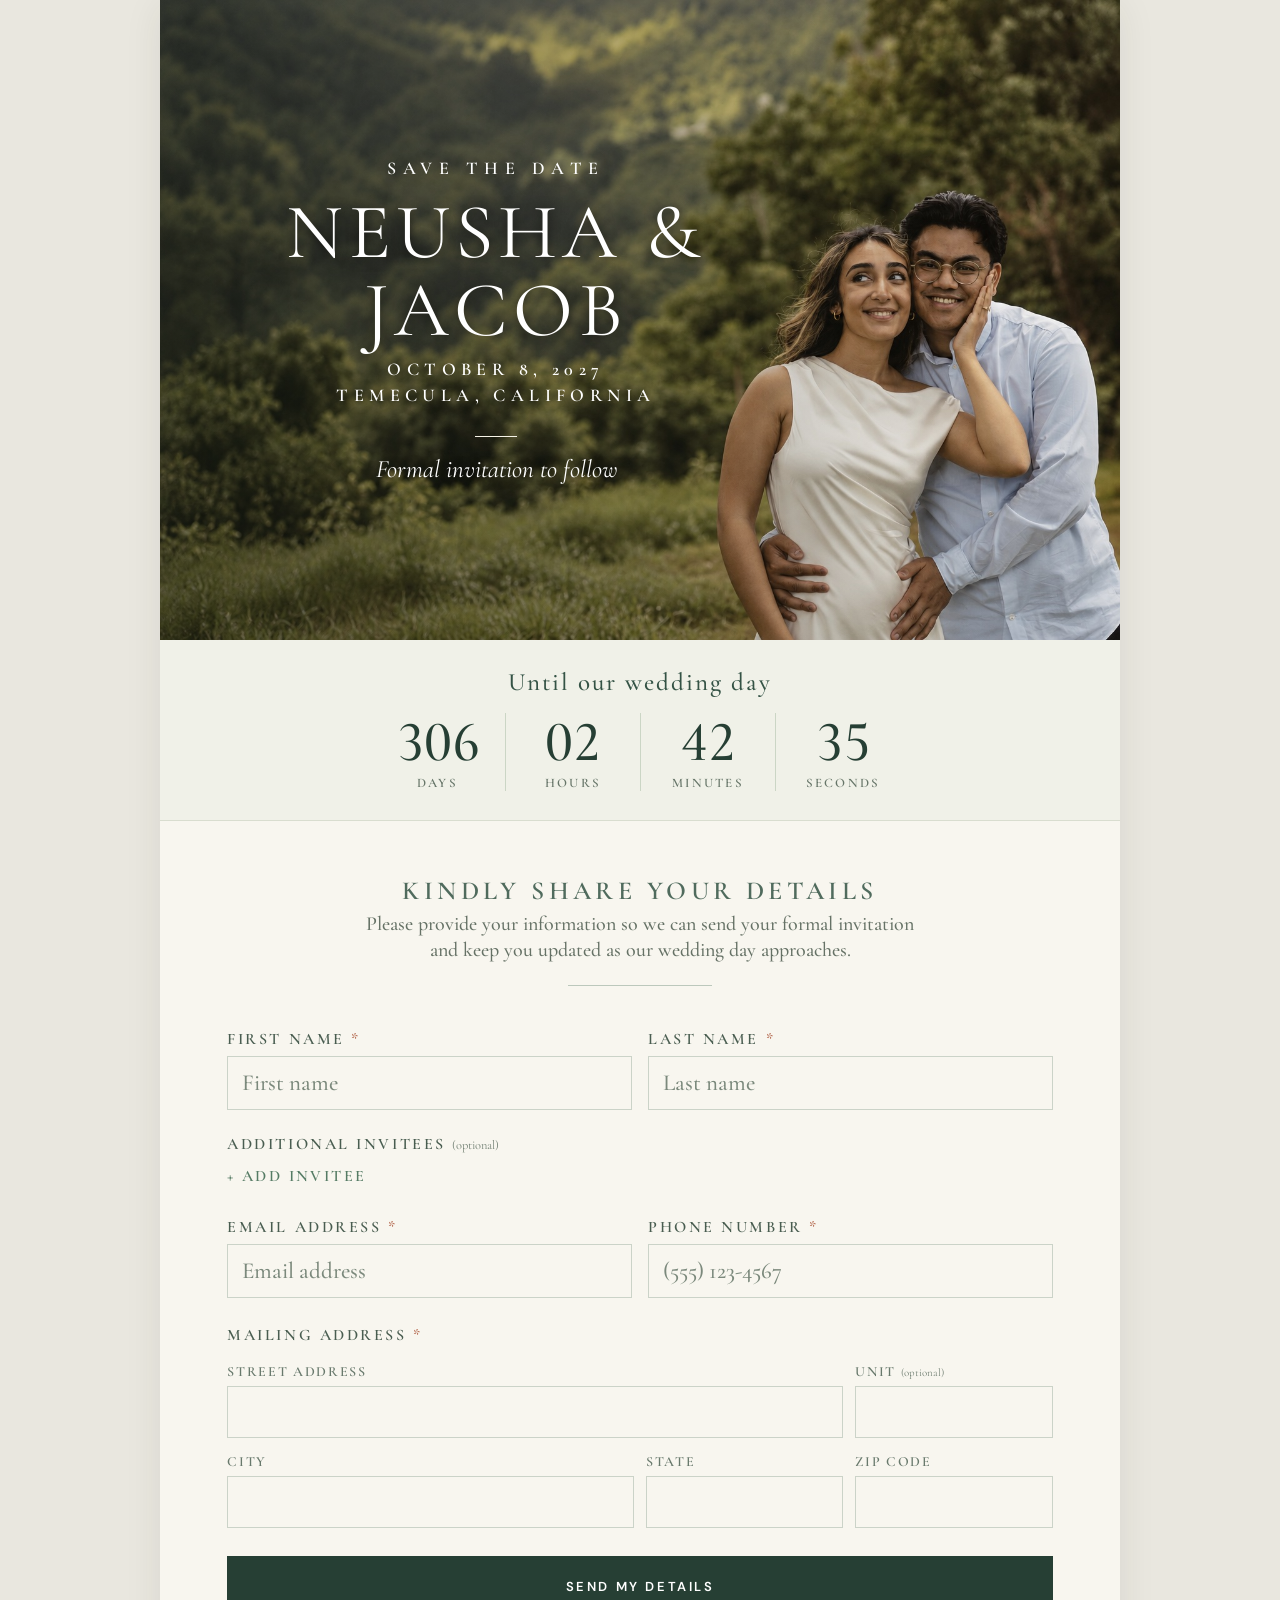
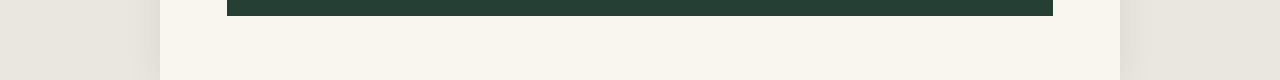
==== commit 16896f7c: "Add save-the-date lettering to social preview image" ====
--- a/savethedate/index.html
+++ b/savethedate/index.html
@@ -16,12 +16,13 @@
   <meta property="og:type" content="website">
   <meta property="og:url" content="https://neushaandjacob.com/savethedate/">
   <meta property="og:site_name" content="Neusha &amp; Jacob">
-  <meta property="og:image" content="https://neushaandjacob.com/assets/save-the-date-hero-color.jpg">
+  <meta property="og:image" content="https://neushaandjacob.com/assets/save-the-date-social.jpg">
   <meta property="og:image:type" content="image/jpeg">
-  <meta property="og:image:width" content="1536">
-  <meta property="og:image:height" content="1024">
-  <meta property="og:image:alt" content="Neusha and Jacob together outdoors">
+  <meta property="og:image:width" content="1755">
+  <meta property="og:image:height" content="896">
+  <meta property="og:image:alt" content="Save the date: Neusha and Jacob, October 8, 2027, Temecula, California. Formal invitation to follow.">
   <meta name="twitter:card" content="summary_large_image">
+  <meta name="twitter:image" content="https://neushaandjacob.com/assets/save-the-date-social.jpg">
   <link rel="canonical" href="https://neushaandjacob.com/savethedate/">
   <link rel="stylesheet" href="../styles.css">
   <script src="../script.js?v=2" defer></script>
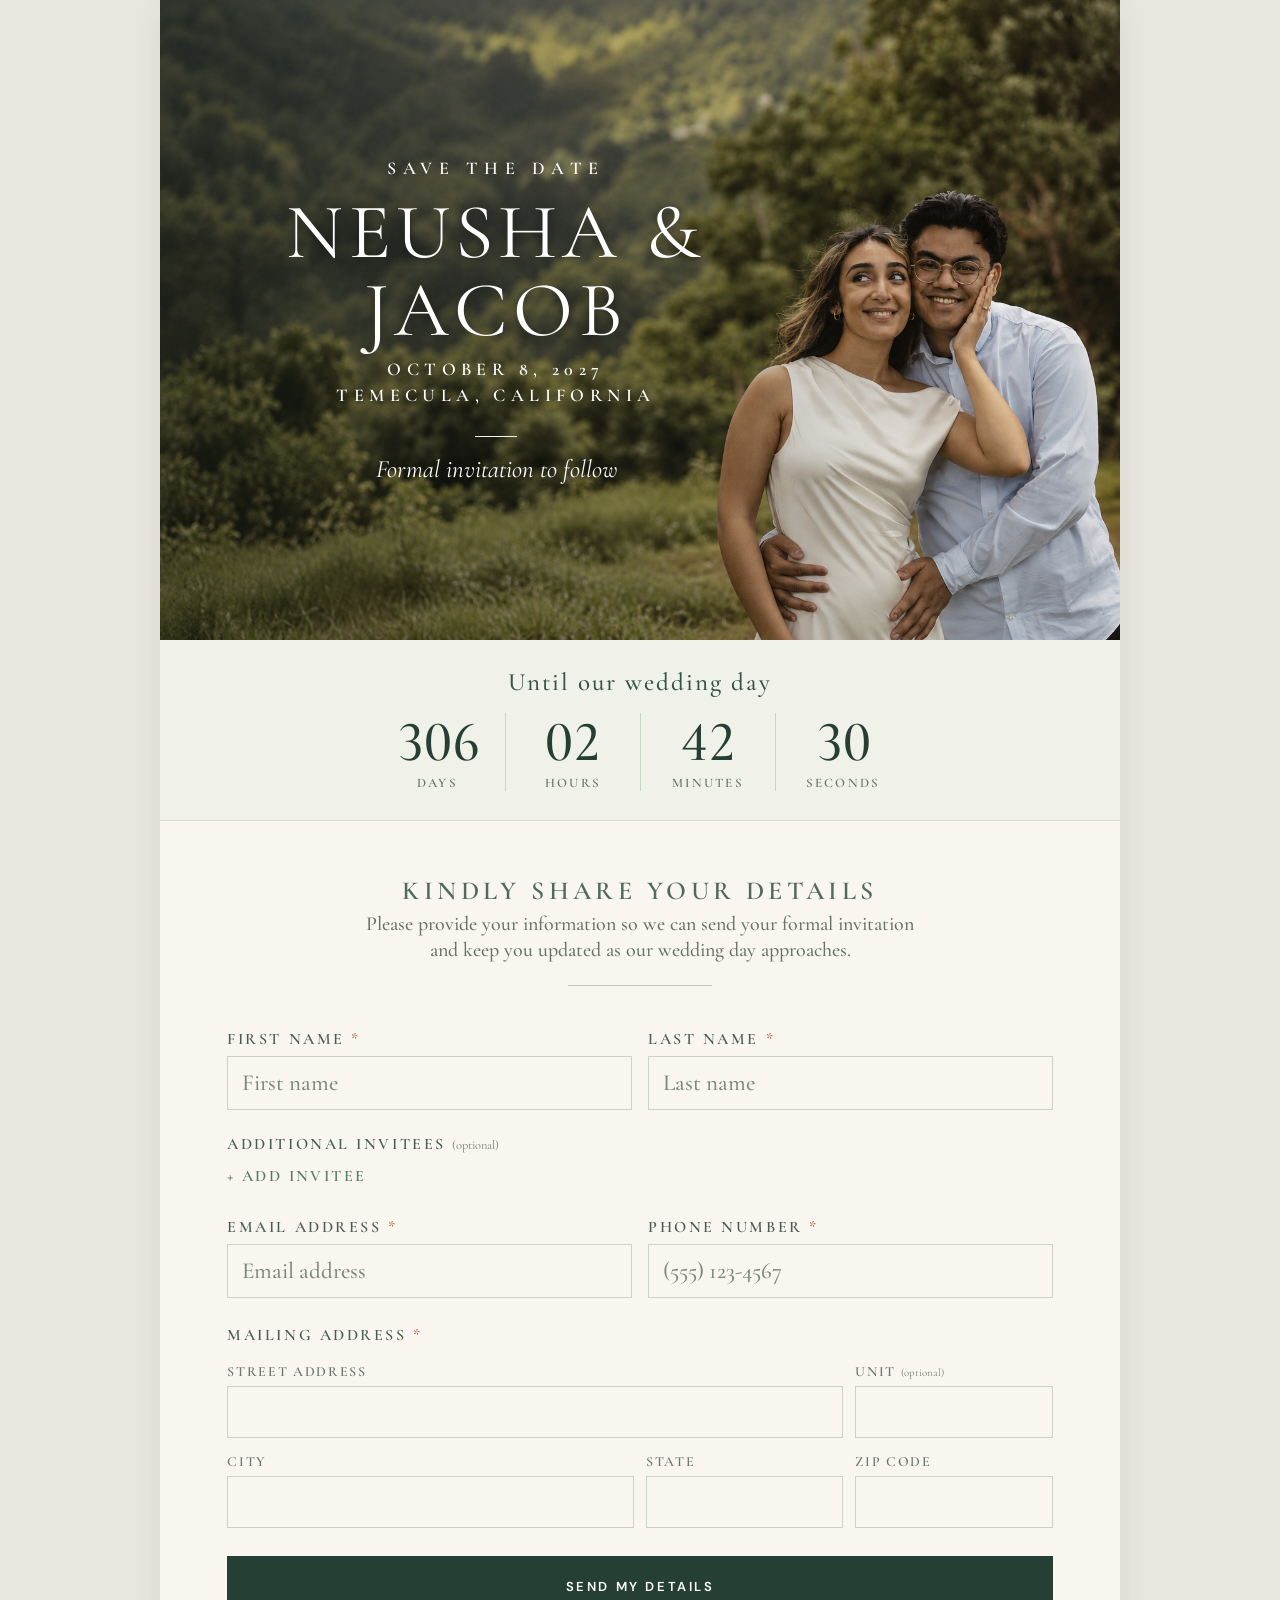
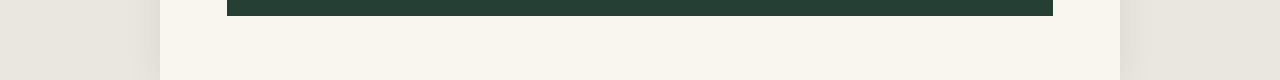
==== commit 0ff1e5df: "Use preferred mixed-case save-the-date preview" ====
--- a/savethedate/index.html
+++ b/savethedate/index.html
@@ -16,13 +16,13 @@
   <meta property="og:type" content="website">
   <meta property="og:url" content="https://neushaandjacob.com/savethedate/">
   <meta property="og:site_name" content="Neusha &amp; Jacob">
-  <meta property="og:image" content="https://neushaandjacob.com/assets/save-the-date-social.jpg">
+  <meta property="og:image" content="https://neushaandjacob.com/assets/save-the-date-social-v2.jpg">
   <meta property="og:image:type" content="image/jpeg">
-  <meta property="og:image:width" content="1755">
-  <meta property="og:image:height" content="896">
-  <meta property="og:image:alt" content="Save the date: Neusha and Jacob, October 8, 2027, Temecula, California. Formal invitation to follow.">
+  <meta property="og:image:width" content="1536">
+  <meta property="og:image:height" content="1024">
+  <meta property="og:image:alt" content="Save the date: Neusha and Jacob, October 8, 2027, Temecula, California.">
   <meta name="twitter:card" content="summary_large_image">
-  <meta name="twitter:image" content="https://neushaandjacob.com/assets/save-the-date-social.jpg">
+  <meta name="twitter:image" content="https://neushaandjacob.com/assets/save-the-date-social-v2.jpg">
   <link rel="canonical" href="https://neushaandjacob.com/savethedate/">
   <link rel="stylesheet" href="../styles.css">
   <script src="../script.js?v=2" defer></script>
